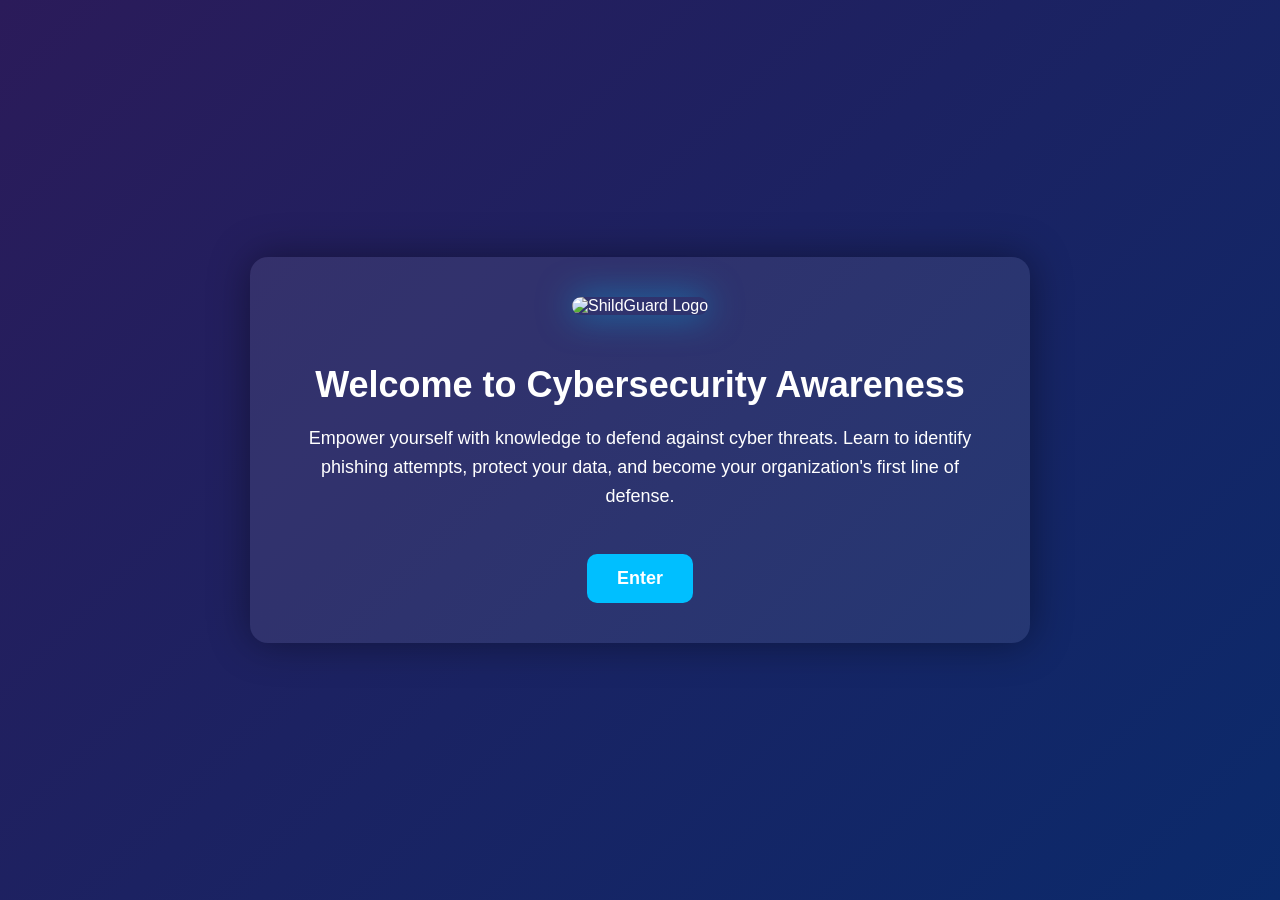
==== index.html @ 44a2501b "Add files via upload" ====
<!DOCTYPE html>
<html lang="en">
<head>
<meta charset="UTF-8">
<meta name="viewport" content="width=device-width, initial-scale=1.0">

<title>ShildGuard | Cybersecurity Awareness</title>

<style>
body{
  margin:0;
  min-height:100vh;
  font-family: Arial, sans-serif;
  background: linear-gradient(135deg, #2b1b5a, #0b2a6b);
  display:flex;
  justify-content:center;
  align-items:center;
  color:white;
}

.container{
  background: rgba(255,255,255,0.08);
  padding:40px;
  border-radius:18px;
  text-align:center;
  max-width:700px;
  width:90%;
  box-shadow:0 0 40px rgba(0,0,0,0.4);
}

.logo{
  width:100%;
  max-width:420px;
  margin-bottom:25px;
  border-radius:12px;
  box-shadow:0 0 35px rgba(0,200,255,0.5);
}

h1{
  font-size:36px;
  margin-bottom:15px;
}

p{
  font-size:18px;
  line-height:1.6;
}

.enter-btn{
  margin-top:25px;
  display:inline-block;
  padding:14px 30px;
  background:#00bfff;
  color:white;
  text-decoration:none;
  font-size:18px;
  border-radius:10px;
  font-weight:bold;
}

.enter-btn:hover{
  background:#33ccff;
}
</style>
</head>

<body>

<div class="container">

  <!-- LOGO IMAGE -->
  <img src="ShildGuard.png" class="logo" alt="ShildGuard Logo">

  <h1>Welcome to Cybersecurity Awareness</h1>

  <p>
    Empower yourself with knowledge to defend against cyber threats.
    Learn to identify phishing attempts, protect your data, and become your organization's first line of defense.
  </p>

  <a href="mission.html" class="enter-btn">Enter</a>

</div>

</body>
</html>
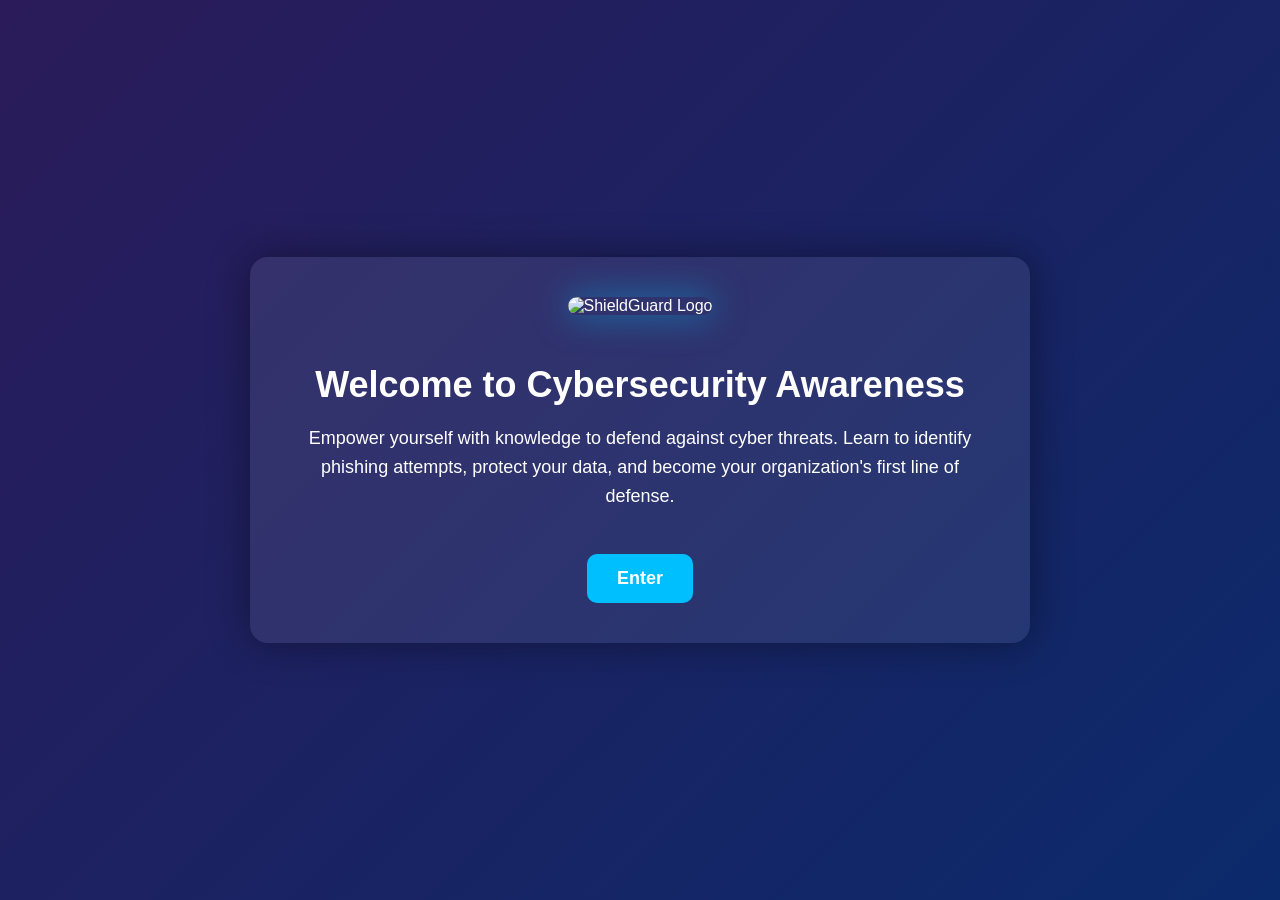
==== commit 8bbebe54: "Fix typo in title and image source" ====
--- a/index.html
+++ b/index.html
@@ -4,7 +4,7 @@
 <meta charset="UTF-8">
 <meta name="viewport" content="width=device-width, initial-scale=1.0">
 
-<title>ShildGuard | Cybersecurity Awareness</title>
+<title>ShieldGuard | Cybersecurity Awareness</title>
 
 <style>
 body{
@@ -69,7 +69,7 @@
 <div class="container">
 
   <!-- LOGO IMAGE -->
-  <img src="ShildGuard.png" class="logo" alt="ShildGuard Logo">
+  <img src="ShieldGuard.png" class="logo" alt="ShieldGuard Logo">
 
   <h1>Welcome to Cybersecurity Awareness</h1>
 
@@ -84,3 +84,4 @@
 
 </body>
 </html>
+
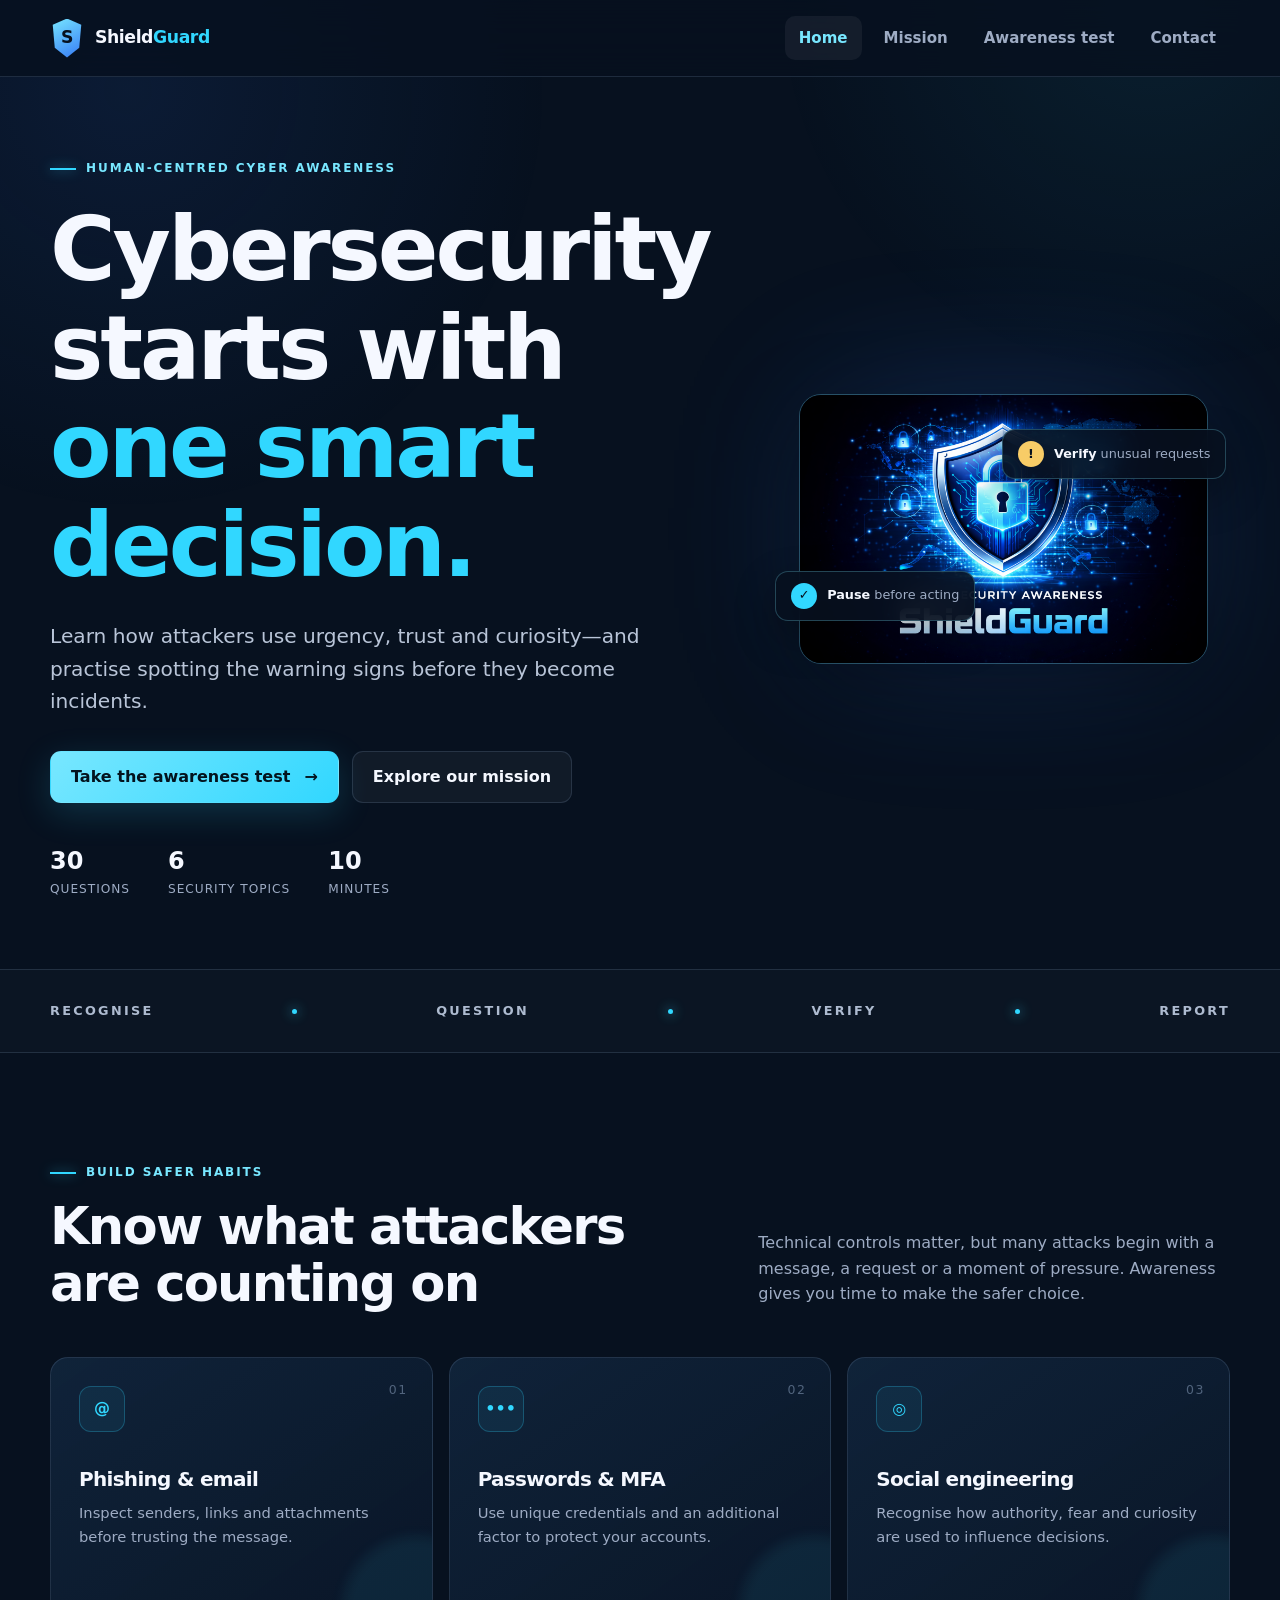
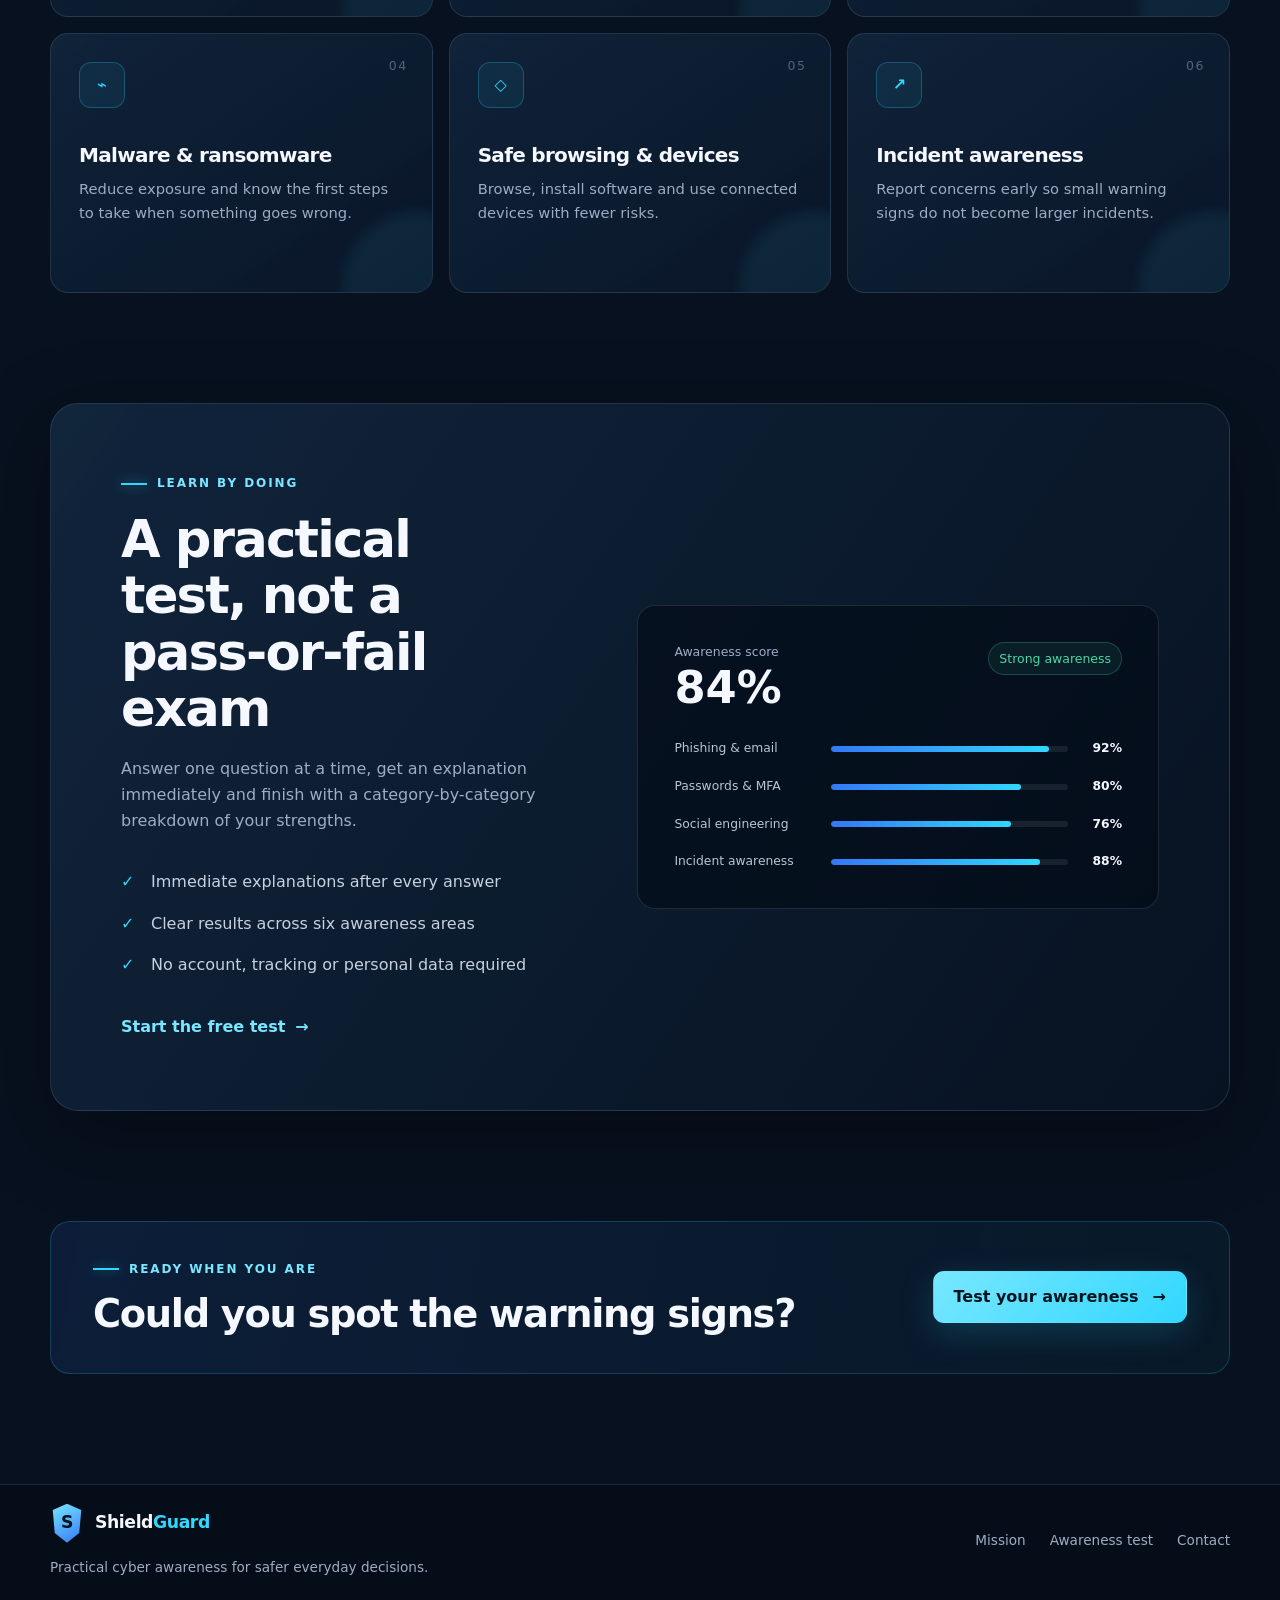
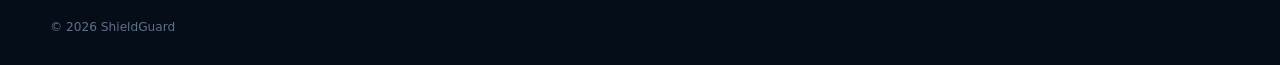
==== commit 3c89a0a2: "Place ShieldGuard 2.0 files in repository root Place ShieldGuard 2.0 files in repository root" ====
--- a/index.html
+++ b/index.html
@@ -1,87 +1,33 @@
-<!DOCTYPE html>
-<html lang="en">
-<head>
-<meta charset="UTF-8">
-<meta name="viewport" content="width=device-width, initial-scale=1.0">
-
-<title>ShieldGuard | Cybersecurity Awareness</title>
-
-<style>
-body{
-  margin:0;
-  min-height:100vh;
-  font-family: Arial, sans-serif;
-  background: linear-gradient(135deg, #2b1b5a, #0b2a6b);
-  display:flex;
-  justify-content:center;
-  align-items:center;
-  color:white;
-}
-
-.container{
-  background: rgba(255,255,255,0.08);
-  padding:40px;
-  border-radius:18px;
-  text-align:center;
-  max-width:700px;
-  width:90%;
-  box-shadow:0 0 40px rgba(0,0,0,0.4);
-}
-
-.logo{
-  width:100%;
-  max-width:420px;
-  margin-bottom:25px;
-  border-radius:12px;
-  box-shadow:0 0 35px rgba(0,200,255,0.5);
-}
-
-h1{
-  font-size:36px;
-  margin-bottom:15px;
-}
-
-p{
-  font-size:18px;
-  line-height:1.6;
-}
-
-.enter-btn{
-  margin-top:25px;
-  display:inline-block;
-  padding:14px 30px;
-  background:#00bfff;
-  color:white;
-  text-decoration:none;
-  font-size:18px;
-  border-radius:10px;
-  font-weight:bold;
-}
-
-.enter-btn:hover{
-  background:#33ccff;
-}
-</style>
-</head>
-
-<body>
-
-<div class="container">
-
-  <!-- LOGO IMAGE -->
-  <img src="ShieldGuard.png" class="logo" alt="ShieldGuard Logo">
-
-  <h1>Welcome to Cybersecurity Awareness</h1>
-
-  <p>
-    Empower yourself with knowledge to defend against cyber threats.
-    Learn to identify phishing attempts, protect your data, and become your organization's first line of defense.
-  </p>
-
-  <a href="mission.html" class="enter-btn">Enter</a>
-
-</div>
-
-</body>
-</html>
-
+<!doctype html>
+<html lang="en">
+<head>
+  <meta charset="utf-8"><meta name="viewport" content="width=device-width, initial-scale=1">
+  <meta name="description" content="ShieldGuard helps people recognise phishing, social engineering and everyday cyber threats through practical awareness training.">
+  <meta name="theme-color" content="#07111f"><title>ShieldGuard | Think before you click</title>
+  <link rel="stylesheet" href="styles.css"><script src="app.js" defer></script>
+</head>
+<body>
+  <a class="skip-link" href="#main-content">Skip to content</a>
+  <header class="site-header"><nav class="nav-shell" aria-label="Main navigation"><a class="brand" href="index.html" aria-label="ShieldGuard home"><span class="brand-mark" aria-hidden="true">S</span><span>Shield<span>Guard</span></span></a><button class="nav-toggle" type="button" aria-expanded="false" aria-controls="nav-links"><span class="sr-only">Open menu</span><span></span><span></span><span></span></button><div class="nav-links" id="nav-links"><a class="active" href="index.html">Home</a><a href="mission.html">Mission</a><a href="quiz.html">Awareness test</a><a href="contact.html">Contact</a></div></nav></header>
+  <main id="main-content">
+    <section class="hero section-shell">
+      <div class="hero-copy"><div class="eyebrow"><span></span> Human-centred cyber awareness</div><h1>Cybersecurity starts with <em>one smart decision.</em></h1><p class="lead">Learn how attackers use urgency, trust and curiosity—and practise spotting the warning signs before they become incidents.</p><div class="button-row"><a class="button button-primary" href="quiz.html">Take the awareness test <span aria-hidden="true">→</span></a><a class="button button-secondary" href="mission.html">Explore our mission</a></div><div class="hero-proof" aria-label="Quiz summary"><div><strong>30</strong><span>questions</span></div><div><strong>6</strong><span>security topics</span></div><div><strong>10</strong><span>minutes</span></div></div></div>
+      <div class="hero-visual" aria-label="ShieldGuard cybersecurity illustration"><div class="visual-glow"></div><img src="ShieldGuard.png" alt="Digital shield and padlock representing cyber security awareness"><div class="status-card status-card-one"><span class="status-icon">✓</span><span><strong>Pause</strong> before acting</span></div><div class="status-card status-card-two"><span class="status-icon">!</span><span><strong>Verify</strong> unusual requests</span></div></div>
+    </section>
+    <section class="signal-strip" aria-label="Core security behaviours"><div class="section-shell signal-grid"><span>Recognise</span><i></i><span>Question</span><i></i><span>Verify</span><i></i><span>Report</span></div></section>
+    <section class="section-shell content-section">
+      <div class="section-heading"><div><div class="eyebrow"><span></span> Build safer habits</div><h2>Know what attackers are counting on</h2></div><p>Technical controls matter, but many attacks begin with a message, a request or a moment of pressure. Awareness gives you time to make the safer choice.</p></div>
+      <div class="topic-grid">
+        <article class="topic-card"><span class="topic-number">01</span><div class="topic-icon" aria-hidden="true">@</div><h3>Phishing &amp; email</h3><p>Inspect senders, links and attachments before trusting the message.</p></article>
+        <article class="topic-card"><span class="topic-number">02</span><div class="topic-icon" aria-hidden="true">•••</div><h3>Passwords &amp; MFA</h3><p>Use unique credentials and an additional factor to protect your accounts.</p></article>
+        <article class="topic-card"><span class="topic-number">03</span><div class="topic-icon" aria-hidden="true">◎</div><h3>Social engineering</h3><p>Recognise how authority, fear and curiosity are used to influence decisions.</p></article>
+        <article class="topic-card"><span class="topic-number">04</span><div class="topic-icon" aria-hidden="true">⌁</div><h3>Malware &amp; ransomware</h3><p>Reduce exposure and know the first steps to take when something goes wrong.</p></article>
+        <article class="topic-card"><span class="topic-number">05</span><div class="topic-icon" aria-hidden="true">◇</div><h3>Safe browsing &amp; devices</h3><p>Browse, install software and use connected devices with fewer risks.</p></article>
+        <article class="topic-card"><span class="topic-number">06</span><div class="topic-icon" aria-hidden="true">↗</div><h3>Incident awareness</h3><p>Report concerns early so small warning signs do not become larger incidents.</p></article>
+      </div>
+    </section>
+    <section class="section-shell feature-panel"><div class="feature-copy"><div class="eyebrow"><span></span> Learn by doing</div><h2>A practical test, not a pass-or-fail exam</h2><p>Answer one question at a time, get an explanation immediately and finish with a category-by-category breakdown of your strengths.</p><ul class="check-list"><li>Immediate explanations after every answer</li><li>Clear results across six awareness areas</li><li>No account, tracking or personal data required</li></ul><a class="text-link" href="quiz.html">Start the free test <span aria-hidden="true">→</span></a></div><div class="mini-dashboard" aria-label="Example result dashboard"><div class="dashboard-top"><div><span>Awareness score</span><strong>84%</strong></div><span class="risk-badge">Strong awareness</span></div><div class="dashboard-row"><span>Phishing &amp; email</span><div><i style="width:92%"></i></div><strong>92%</strong></div><div class="dashboard-row"><span>Passwords &amp; MFA</span><div><i style="width:80%"></i></div><strong>80%</strong></div><div class="dashboard-row"><span>Social engineering</span><div><i style="width:76%"></i></div><strong>76%</strong></div><div class="dashboard-row"><span>Incident awareness</span><div><i style="width:88%"></i></div><strong>88%</strong></div></div></section>
+    <section class="section-shell final-cta"><div><div class="eyebrow"><span></span> Ready when you are</div><h2>Could you spot the warning signs?</h2></div><a class="button button-primary" href="quiz.html">Test your awareness <span aria-hidden="true">→</span></a></section>
+  </main>
+  <footer class="site-footer"><div class="section-shell footer-grid"><div><a class="brand" href="index.html"><span class="brand-mark">S</span><span>Shield<span>Guard</span></span></a><p>Practical cyber awareness for safer everyday decisions.</p></div><div class="footer-links"><a href="mission.html">Mission</a><a href="quiz.html">Awareness test</a><a href="contact.html">Contact</a></div><p class="copyright">© <span data-year></span> ShieldGuard</p></div></footer>
+</body></html>
--- a/styles.css
+++ b/styles.css
@@ -0,0 +1,12 @@
+:root{--ink:#f5f8ff;--muted:#9eacc4;--navy:#07111f;--navy2:#0a1729;--panel:#0f2035;--line:rgba(157,184,221,.16);--cyan:#31d7ff;--cyan2:#78e7ff;--blue:#3478f6;--green:#49d7a5;--red:#ff6b7a;--shadow:0 24px 80px rgba(0,0,0,.34);--radius:22px;--shell:1180px}
+*{box-sizing:border-box}html{scroll-behavior:smooth}body{margin:0;color:var(--ink);background:var(--navy);font-family:Inter,ui-sans-serif,system-ui,-apple-system,BlinkMacSystemFont,"Segoe UI",sans-serif;line-height:1.6}body:before{content:"";position:fixed;inset:0;pointer-events:none;background:radial-gradient(circle at 10% 10%,rgba(52,120,246,.1),transparent 30%),radial-gradient(circle at 90% 0%,rgba(49,215,255,.07),transparent 26%);z-index:-1}a{color:inherit}button,input,textarea,select{font:inherit}button,a{-webkit-tap-highlight-color:transparent}img{max-width:100%;display:block}h1,h2,h3,p{margin-top:0}h1,h2,h3{line-height:1.1;letter-spacing:-.035em}h1{font-size:clamp(3rem,7vw,6.25rem)}h2{font-size:clamp(2rem,4vw,3.5rem)}h3{font-size:1.25rem}em{color:var(--cyan);font-style:normal}.hidden{display:none!important}.sr-only{position:absolute;width:1px;height:1px;overflow:hidden;clip:rect(0,0,0,0);white-space:nowrap}.skip-link{position:fixed;top:10px;left:10px;z-index:100;padding:10px 14px;border-radius:8px;background:var(--cyan);color:var(--navy);transform:translateY(-150%)}.skip-link:focus{transform:translateY(0)}.section-shell,.nav-shell{width:min(calc(100% - 40px),var(--shell));margin-inline:auto}.content-section{padding-block:110px}
+.site-header{position:sticky;top:0;z-index:50;border-bottom:1px solid var(--line);background:rgba(7,17,31,.82);backdrop-filter:blur(18px)}.nav-shell{min-height:76px;display:flex;align-items:center;justify-content:space-between;gap:28px}.brand{display:inline-flex;align-items:center;gap:11px;font-weight:820;font-size:1.08rem;text-decoration:none;letter-spacing:-.025em}.brand>span:last-child>span{color:var(--cyan)}.brand-mark{width:34px;height:39px;display:grid;place-items:center;color:var(--navy);background:linear-gradient(150deg,var(--cyan2),var(--blue));clip-path:polygon(50% 0,92% 16%,86% 75%,50% 100%,14% 75%,8% 16%);font-weight:900}.nav-links{display:flex;align-items:center;gap:8px}.nav-links a{color:var(--muted);text-decoration:none;padding:10px 14px;border-radius:10px;font-size:.94rem;font-weight:650;transition:.2s ease}.nav-links a:hover,.nav-links a.active{color:var(--ink);background:rgba(255,255,255,.055)}.nav-links a.active{color:var(--cyan2)}.nav-toggle{display:none;width:44px;height:42px;padding:10px;border:1px solid var(--line);border-radius:10px;color:white;background:var(--panel)}.nav-toggle span:not(.sr-only){display:block;height:2px;margin:4px 0;border-radius:4px;background:currentColor}
+.hero{min-height:720px;padding-block:82px 70px;display:grid;grid-template-columns:1.05fr .95fr;align-items:center;gap:clamp(50px,7vw,100px)}.eyebrow{display:flex;align-items:center;gap:10px;color:var(--cyan2);font-size:.75rem;font-weight:800;letter-spacing:.16em;text-transform:uppercase}.eyebrow>span{width:26px;height:2px;background:var(--cyan);box-shadow:0 0 12px rgba(49,215,255,.6)}.hero h1{max-width:780px;margin:22px 0 26px}.lead{max-width:680px;color:#b9c5d8;font-size:clamp(1.05rem,1.8vw,1.26rem)}.button-row{display:flex;flex-wrap:wrap;gap:13px;margin-top:34px}.button{min-height:50px;display:inline-flex;align-items:center;justify-content:center;gap:14px;border:1px solid transparent;border-radius:11px;padding:12px 20px;text-decoration:none;font-weight:780;cursor:pointer;transition:transform .2s ease,background .2s ease,border-color .2s ease}.button:hover{transform:translateY(-2px)}.button-primary{color:#03131e;background:linear-gradient(135deg,var(--cyan2),var(--cyan));box-shadow:0 10px 34px rgba(49,215,255,.17)}.button-primary:hover{background:linear-gradient(135deg,#a0f1ff,#4adfff)}.button-secondary{color:var(--ink);background:rgba(255,255,255,.045);border-color:var(--line)}.button-secondary:hover{background:rgba(255,255,255,.085);border-color:rgba(120,231,255,.34)}.button:disabled{opacity:.38;cursor:not-allowed;transform:none}.hero-proof{display:flex;gap:38px;margin-top:46px}.hero-proof div{display:grid}.hero-proof strong{font-size:1.5rem;line-height:1}.hero-proof span{color:var(--muted);font-size:.76rem;margin-top:7px;text-transform:uppercase;letter-spacing:.08em}.hero-visual{position:relative;min-width:0}.hero-visual img{position:relative;z-index:2;aspect-ratio:1.52;object-fit:cover;border-radius:var(--radius);border:1px solid rgba(120,231,255,.28);box-shadow:var(--shadow)}.visual-glow{position:absolute;inset:5% 7%;background:var(--blue);filter:blur(80px);opacity:.28}.status-card{position:absolute;z-index:3;display:flex;align-items:center;gap:10px;padding:11px 15px;border:1px solid rgba(120,231,255,.25);border-radius:13px;background:rgba(7,17,31,.88);backdrop-filter:blur(12px);box-shadow:0 16px 40px rgba(0,0,0,.3);color:var(--muted);font-size:.8rem}.status-card strong{color:var(--ink)}.status-card-one{left:-24px;bottom:16%}.status-card-two{right:-18px;top:13%}.status-icon{width:26px;height:26px;display:grid;place-items:center;color:var(--navy);background:var(--cyan);border-radius:50%;font-weight:900}.status-card-two .status-icon{background:#f8cc67}
+.signal-strip{border-block:1px solid var(--line);background:rgba(255,255,255,.018)}.signal-grid{min-height:82px;display:flex;align-items:center;justify-content:space-between;gap:20px;color:#aebbd0;font-size:.8rem;font-weight:800;letter-spacing:.18em;text-transform:uppercase}.signal-grid i{width:5px;height:5px;border-radius:50%;background:var(--cyan);box-shadow:0 0 12px var(--cyan)}.section-heading{display:grid;grid-template-columns:1.15fr .85fr;align-items:end;gap:70px;margin-bottom:46px}.section-heading h2{max-width:690px;margin:16px 0 0}.section-heading>p{color:var(--muted);margin-bottom:4px}.topic-grid{display:grid;grid-template-columns:repeat(3,1fr);gap:16px}.topic-card{position:relative;min-height:260px;padding:28px;overflow:hidden;border:1px solid var(--line);border-radius:18px;background:linear-gradient(145deg,rgba(19,41,66,.76),rgba(10,23,41,.85));transition:transform .25s ease,border-color .25s ease}.topic-card:hover{transform:translateY(-4px);border-color:rgba(49,215,255,.32)}.topic-card:after{content:"";position:absolute;right:-60px;bottom:-70px;width:150px;height:150px;border-radius:50%;background:rgba(49,215,255,.08);filter:blur(6px)}.topic-number{position:absolute;top:22px;right:24px;color:#51647d;font-size:.78rem;letter-spacing:.12em}.topic-icon{width:46px;height:46px;display:grid;place-items:center;margin-bottom:36px;border:1px solid rgba(49,215,255,.25);border-radius:12px;background:rgba(49,215,255,.07);color:var(--cyan);font-weight:900}.topic-card h3{margin-bottom:11px}.topic-card p{color:var(--muted);font-size:.92rem;margin-bottom:0}.feature-panel{margin-bottom:110px;padding:clamp(34px,6vw,70px);display:grid;grid-template-columns:.9fr 1.1fr;gap:clamp(40px,7vw,90px);align-items:center;border:1px solid var(--line);border-radius:28px;background:linear-gradient(125deg,rgba(19,41,66,.82),rgba(8,19,34,.94));box-shadow:var(--shadow)}.feature-copy h2{margin:18px 0 20px}.feature-copy>p{color:var(--muted)}.check-list{list-style:none;padding:0;margin:28px 0}.check-list li{position:relative;padding:8px 0 8px 30px;color:#c7d1df}.check-list li:before{content:"✓";position:absolute;left:0;color:var(--cyan);font-weight:900}.text-link{display:inline-flex;gap:10px;color:var(--cyan2);text-decoration:none;font-weight:800}.text-link:hover{text-decoration:underline}.mini-dashboard{padding:clamp(22px,4vw,36px);border:1px solid rgba(255,255,255,.11);border-radius:18px;background:rgba(3,12,22,.58)}.dashboard-top{display:flex;justify-content:space-between;gap:20px;align-items:start;margin-bottom:28px}.dashboard-top div{display:grid}.dashboard-top span{color:var(--muted);font-size:.78rem}.dashboard-top strong{font-size:2.8rem;line-height:1;margin-top:5px}.risk-badge{padding:6px 10px;border:1px solid rgba(73,215,165,.25);border-radius:999px;color:var(--green)!important;background:rgba(73,215,165,.08)}.dashboard-row{display:grid;grid-template-columns:145px 1fr 42px;gap:12px;align-items:center;margin-top:18px;font-size:.77rem;color:#b8c5d6}.dashboard-row>div{height:6px;overflow:hidden;border-radius:10px;background:rgba(255,255,255,.08)}.dashboard-row i{display:block;height:100%;border-radius:inherit;background:linear-gradient(90deg,var(--blue),var(--cyan))}.dashboard-row strong{color:var(--ink);text-align:right}.final-cta{margin-block:0 110px;padding:38px 42px;display:flex;align-items:center;justify-content:space-between;gap:30px;border:1px solid rgba(49,215,255,.2);border-radius:20px;background:linear-gradient(100deg,rgba(52,120,246,.12),rgba(49,215,255,.045))}.final-cta h2{margin:14px 0 0;font-size:clamp(1.7rem,3vw,2.5rem)}
+.page-hero{padding-block:115px 86px;border-bottom:1px solid var(--line)}.page-hero h1{max-width:960px;margin:20px 0 24px;font-size:clamp(3rem,6.5vw,5.6rem)}.compact-hero{padding-bottom:60px;border-bottom:0}.story-grid{padding-block:90px;display:grid;grid-template-columns:1.35fr .65fr;gap:20px}.story-card,.quote-card{padding:clamp(30px,5vw,58px);border:1px solid var(--line);border-radius:22px;background:var(--navy2)}.section-label{color:var(--cyan);font-size:.76rem;font-weight:800;letter-spacing:.14em;text-transform:uppercase}.story-card h2{margin:20px 0 28px;font-size:clamp(2rem,4vw,3.3rem)}.story-card p,.research-panel p{color:var(--muted);font-size:1.02rem}.quote-card{display:flex;flex-direction:column;justify-content:center;background:linear-gradient(155deg,rgba(52,120,246,.18),rgba(49,215,255,.05))}.quote-mark{color:var(--cyan);font-family:Georgia,serif;font-size:6rem;line-height:.65}.quote-card blockquote{margin:24px 0;font-size:clamp(1.25rem,2.4vw,1.7rem);font-weight:720;line-height:1.35}.quote-card p{color:var(--muted);margin-bottom:0}.principle-grid{display:grid;grid-template-columns:repeat(3,1fr);gap:18px}.principle-grid article{padding:32px;border-top:2px solid var(--cyan);background:rgba(255,255,255,.025)}.principle-grid span{color:var(--cyan);font-size:.78rem;letter-spacing:.12em}.principle-grid h3{margin:34px 0 12px}.principle-grid p{color:var(--muted);margin-bottom:0}.research-panel{margin-bottom:110px;padding:clamp(34px,6vw,70px);display:grid;grid-template-columns:.8fr 1.2fr;gap:clamp(40px,7vw,100px);border:1px solid var(--line);border-radius:24px;background:linear-gradient(135deg,rgba(19,41,66,.68),rgba(7,17,31,.9))}.research-panel h2{margin-top:18px}
+.contact-layout{padding-bottom:110px;display:grid;grid-template-columns:.8fr 1.2fr;gap:clamp(45px,8vw,110px)}.contact-info h2{margin:18px 0}.contact-info>p{color:var(--muted)}.contact-email{display:flex;align-items:center;gap:14px;margin:32px 0;text-decoration:none}.contact-email>span{width:46px;height:46px;display:grid;place-items:center;border-radius:12px;color:var(--navy);background:var(--cyan);font-weight:900}.contact-email div{display:grid}.contact-email small{color:var(--muted)}.contact-email strong{overflow-wrap:anywhere}.privacy-note{margin-top:46px;padding:20px;border:1px solid var(--line);border-radius:14px;background:rgba(255,255,255,.025)}.privacy-note p{color:var(--muted);font-size:.85rem;margin:5px 0 0}.contact-form{padding:clamp(24px,4vw,42px);border:1px solid var(--line);border-radius:22px;background:var(--navy2);box-shadow:var(--shadow)}.field-row{display:grid;grid-template-columns:1fr 1fr;gap:16px}.field{margin-bottom:20px}.field label{display:block;margin-bottom:7px;color:#cbd6e6;font-size:.84rem;font-weight:700}.field label span{color:var(--cyan)}.field input,.field textarea,.field select{width:100%;border:1px solid var(--line);border-radius:11px;padding:13px 14px;color:var(--ink);background:rgba(255,255,255,.035);outline:none}.field textarea{min-height:150px;resize:vertical}.field input:focus,.field textarea:focus,.field select:focus{border-color:var(--cyan);box-shadow:0 0 0 3px rgba(49,215,255,.1)}.field option{color:#111}.form-submit{width:100%}.form-status{min-height:24px;margin:12px 0 0;color:var(--cyan2);text-align:center;font-size:.85rem}
+.quiz-main{min-height:75vh}.quiz-shell{width:min(calc(100% - 40px),920px);margin:76px auto 110px}.quiz-intro{max-width:780px;margin:0 auto;padding:clamp(30px,6vw,64px);text-align:center;border:1px solid var(--line);border-radius:26px;background:linear-gradient(145deg,rgba(19,41,66,.8),rgba(8,19,34,.96));box-shadow:var(--shadow)}.quiz-intro .eyebrow{justify-content:center}.quiz-intro h1{margin:22px 0;font-size:clamp(2.5rem,6vw,4.6rem)}.quiz-intro>p{color:var(--muted);font-size:1.04rem}.quiz-facts{display:grid;grid-template-columns:repeat(3,1fr);margin:34px 0;border-block:1px solid var(--line)}.quiz-facts div{display:grid;padding:20px 10px}.quiz-facts div+div{border-left:1px solid var(--line)}.quiz-facts strong{font-size:1.5rem}.quiz-facts span{color:var(--muted);font-size:.75rem;text-transform:uppercase;letter-spacing:.09em}.intro-note{display:flex;gap:12px;margin-bottom:28px;padding:14px 16px;text-align:left;border-radius:12px;background:rgba(49,215,255,.055);color:var(--muted);font-size:.82rem}.intro-note>span{flex:0 0 auto;width:23px;height:23px;display:grid;place-items:center;border:1px solid rgba(49,215,255,.35);border-radius:50%;color:var(--cyan);font-weight:900}.intro-note p{margin:0}.quiz-progress-head{display:flex;align-items:end;justify-content:space-between;gap:20px;margin-bottom:12px}.quiz-progress-head div{display:grid}.quiz-progress-head span{color:var(--cyan);font-size:.75rem;font-weight:800;text-transform:uppercase;letter-spacing:.09em}.quiz-progress-head strong{margin-top:3px;font-size:.9rem}.progress-track{height:7px;margin-bottom:26px;overflow:hidden;border-radius:10px;background:rgba(255,255,255,.075)}.progress-track span{display:block;height:100%;width:3%;border-radius:inherit;background:linear-gradient(90deg,var(--blue),var(--cyan));transition:width .3s ease}.question-card{min-height:500px;padding:clamp(26px,5vw,50px);border:1px solid var(--line);border-radius:22px;background:var(--navy2);box-shadow:var(--shadow)}.question-number{color:#63738a;font-size:.76rem;font-weight:800;letter-spacing:.12em;text-transform:uppercase}.question-card h2{max-width:750px;margin:14px 0 34px;font-size:clamp(1.6rem,3.6vw,2.4rem)}.answer-list{display:grid;gap:11px}.answer-option{width:100%;display:grid;grid-template-columns:38px 1fr 22px;align-items:center;gap:14px;padding:13px 16px;color:#dfe8f4;text-align:left;border:1px solid var(--line);border-radius:13px;background:rgba(255,255,255,.025);cursor:pointer;transition:.18s ease}.answer-option:hover:not(:disabled),.answer-option.selected{border-color:rgba(49,215,255,.5);background:rgba(49,215,255,.07)}.answer-option:disabled{opacity:1;cursor:default}.answer-letter{width:32px;height:32px;display:grid;place-items:center;border:1px solid var(--line);border-radius:9px;color:var(--muted);font-weight:800}.answer-option.selected .answer-letter{border-color:var(--cyan);color:var(--navy);background:var(--cyan)}.answer-option.correct{border-color:rgba(73,215,165,.6);background:rgba(73,215,165,.08)}.answer-option.correct .answer-letter{border-color:var(--green);color:var(--navy);background:var(--green)}.answer-option.incorrect{border-color:rgba(255,107,122,.55);background:rgba(255,107,122,.07)}.answer-option.incorrect .answer-letter{border-color:var(--red);color:white;background:rgba(255,107,122,.5)}.answer-option.correct i:before{content:"✓";color:var(--green);font-style:normal;font-weight:900}.answer-option.incorrect i:before{content:"×";color:var(--red);font-style:normal;font-weight:900;font-size:1.25rem}.answer-feedback{margin-top:24px;padding:18px 20px;border-left:3px solid var(--green);border-radius:0 12px 12px 0;background:rgba(73,215,165,.06)}.answer-feedback.is-incorrect{border-color:#f8cc67;background:rgba(248,204,103,.06)}.answer-feedback p{color:var(--muted);margin:5px 0 0;font-size:.9rem}.quiz-controls{display:flex;justify-content:space-between;gap:14px;margin-top:20px}.quiz-controls .button:last-child{margin-left:auto}.results-view{display:grid;gap:20px}.results-head{padding:clamp(30px,5vw,54px);display:grid;grid-template-columns:auto 1fr;align-items:center;gap:38px;border:1px solid var(--line);border-radius:22px;background:linear-gradient(145deg,rgba(19,41,66,.8),rgba(8,19,34,.96))}.results-head h1{margin:14px 0 12px;font-size:clamp(2.1rem,5vw,4rem)}.results-head p{color:var(--muted);margin-bottom:0}.score-ring{width:152px;height:152px;display:grid;place-items:center;border-radius:50%;background:conic-gradient(var(--cyan) var(--score),rgba(255,255,255,.08) 0)}.score-ring:before{content:"";width:124px;height:124px;grid-area:1/1;border-radius:50%;background:var(--navy2)}.score-ring div{z-index:1;grid-area:1/1;display:grid;text-align:center}.score-ring strong{font-size:2.25rem;line-height:1}.score-ring span{color:var(--muted);font-size:.78rem}.results-card{padding:clamp(26px,5vw,46px);border:1px solid var(--line);border-radius:22px;background:var(--navy2)}.results-title{display:flex;justify-content:space-between;gap:20px;align-items:center;margin-bottom:30px}.results-title h2{margin:0;font-size:1.5rem}.results-title>span{color:var(--cyan);font-size:.75rem;text-transform:uppercase;letter-spacing:.1em}.result-row{display:grid;grid-template-columns:210px 1fr 48px;align-items:center;gap:18px;padding:12px 0;border-top:1px solid var(--line)}.result-row>div:first-child{display:grid}.result-row small{color:var(--muted)}.result-meter{height:7px;overflow:hidden;border-radius:10px;background:rgba(255,255,255,.08)}.result-meter i{display:block;height:100%;border-radius:inherit;background:linear-gradient(90deg,var(--blue),var(--cyan))}.result-row>strong{text-align:right}.review-panel{border:1px solid var(--line);border-radius:16px;background:var(--navy2);overflow:hidden}.review-panel summary{padding:20px 24px;cursor:pointer;font-weight:800}.review-panel>div{padding:0 24px 24px}.review-panel article{padding:20px 0;border-top:1px solid var(--line);display:grid}.review-panel article span{color:var(--cyan);font-size:.72rem;text-transform:uppercase;letter-spacing:.08em}.review-panel article strong{margin:5px 0}.review-panel article p{color:var(--muted);margin:0;font-size:.88rem}.perfect-note{padding:20px;border:1px solid rgba(73,215,165,.3);border-radius:14px;color:var(--green);background:rgba(73,215,165,.06)}.result-actions{display:flex;justify-content:center;gap:12px}
+.site-footer{border-top:1px solid var(--line);background:#050d18}.footer-grid{min-height:180px;display:grid;grid-template-columns:1fr auto;gap:30px;align-items:center}.footer-grid>div:first-child p{color:var(--muted);margin:14px 0 0;font-size:.85rem}.footer-links{display:flex;gap:24px}.footer-links a{color:var(--muted);text-decoration:none;font-size:.85rem}.footer-links a:hover{color:var(--cyan)}.copyright{grid-column:1/-1;margin:-36px 0 0;color:#607087;font-size:.76rem}
+@media(max-width:900px){.hero{grid-template-columns:1fr;padding-top:64px}.hero-copy{text-align:center}.hero-copy .eyebrow,.button-row,.hero-proof{justify-content:center}.hero-copy .lead{margin-inline:auto}.hero-visual{width:min(680px,94%);margin-inline:auto}.section-heading,.feature-panel,.research-panel,.contact-layout{grid-template-columns:1fr}.topic-grid{grid-template-columns:repeat(2,1fr)}.story-grid{grid-template-columns:1fr}.section-heading{gap:24px}}
+@media(max-width:680px){.section-shell,.nav-shell,.quiz-shell{width:min(calc(100% - 28px),var(--shell))}.nav-toggle{display:block}.nav-links{position:absolute;top:68px;left:14px;right:14px;display:none;padding:10px;border:1px solid var(--line);border-radius:14px;background:#0b1829;box-shadow:var(--shadow)}.nav-links.open{display:grid}.nav-links a{padding:12px 14px}.hero{min-height:auto;padding-block:60px}.hero h1{font-size:clamp(2.7rem,14vw,4.2rem)}.hero-proof{gap:22px}.hero-proof span{font-size:.64rem}.status-card{display:none}.signal-grid{min-height:70px;gap:9px;font-size:.62rem;letter-spacing:.08em}.topic-grid,.principle-grid{grid-template-columns:1fr}.content-section{padding-block:76px}.feature-panel,.research-panel{margin-bottom:76px}.dashboard-row{grid-template-columns:120px 1fr 38px;gap:8px;font-size:.68rem}.final-cta{flex-direction:column;align-items:flex-start;margin-bottom:76px;padding:30px}.page-hero{padding-block:76px 58px}.story-grid{padding-block:65px}.field-row{grid-template-columns:1fr;gap:0}.quiz-shell{margin-top:42px}.quiz-intro{padding:28px 20px}.quiz-facts strong{font-size:1.25rem}.quiz-facts span{font-size:.63rem}.question-card{min-height:0;padding:24px 18px}.answer-option{grid-template-columns:34px 1fr 18px;padding:12px}.quiz-controls{display:grid;grid-template-columns:1fr 1fr}.quiz-controls .button:last-child{margin-left:0}.results-head{grid-template-columns:1fr;text-align:center}.results-head .eyebrow{justify-content:center}.score-ring{margin-inline:auto}.result-row{grid-template-columns:1fr 42px;gap:10px}.result-meter{grid-row:2;grid-column:1/-1}.result-actions{flex-direction:column}.footer-grid{grid-template-columns:1fr;padding-block:46px}.footer-links{flex-wrap:wrap}.copyright{grid-column:auto;margin:0}}
+@media(prefers-reduced-motion:reduce){*,*:before,*:after{scroll-behavior:auto!important;transition-duration:.01ms!important}}
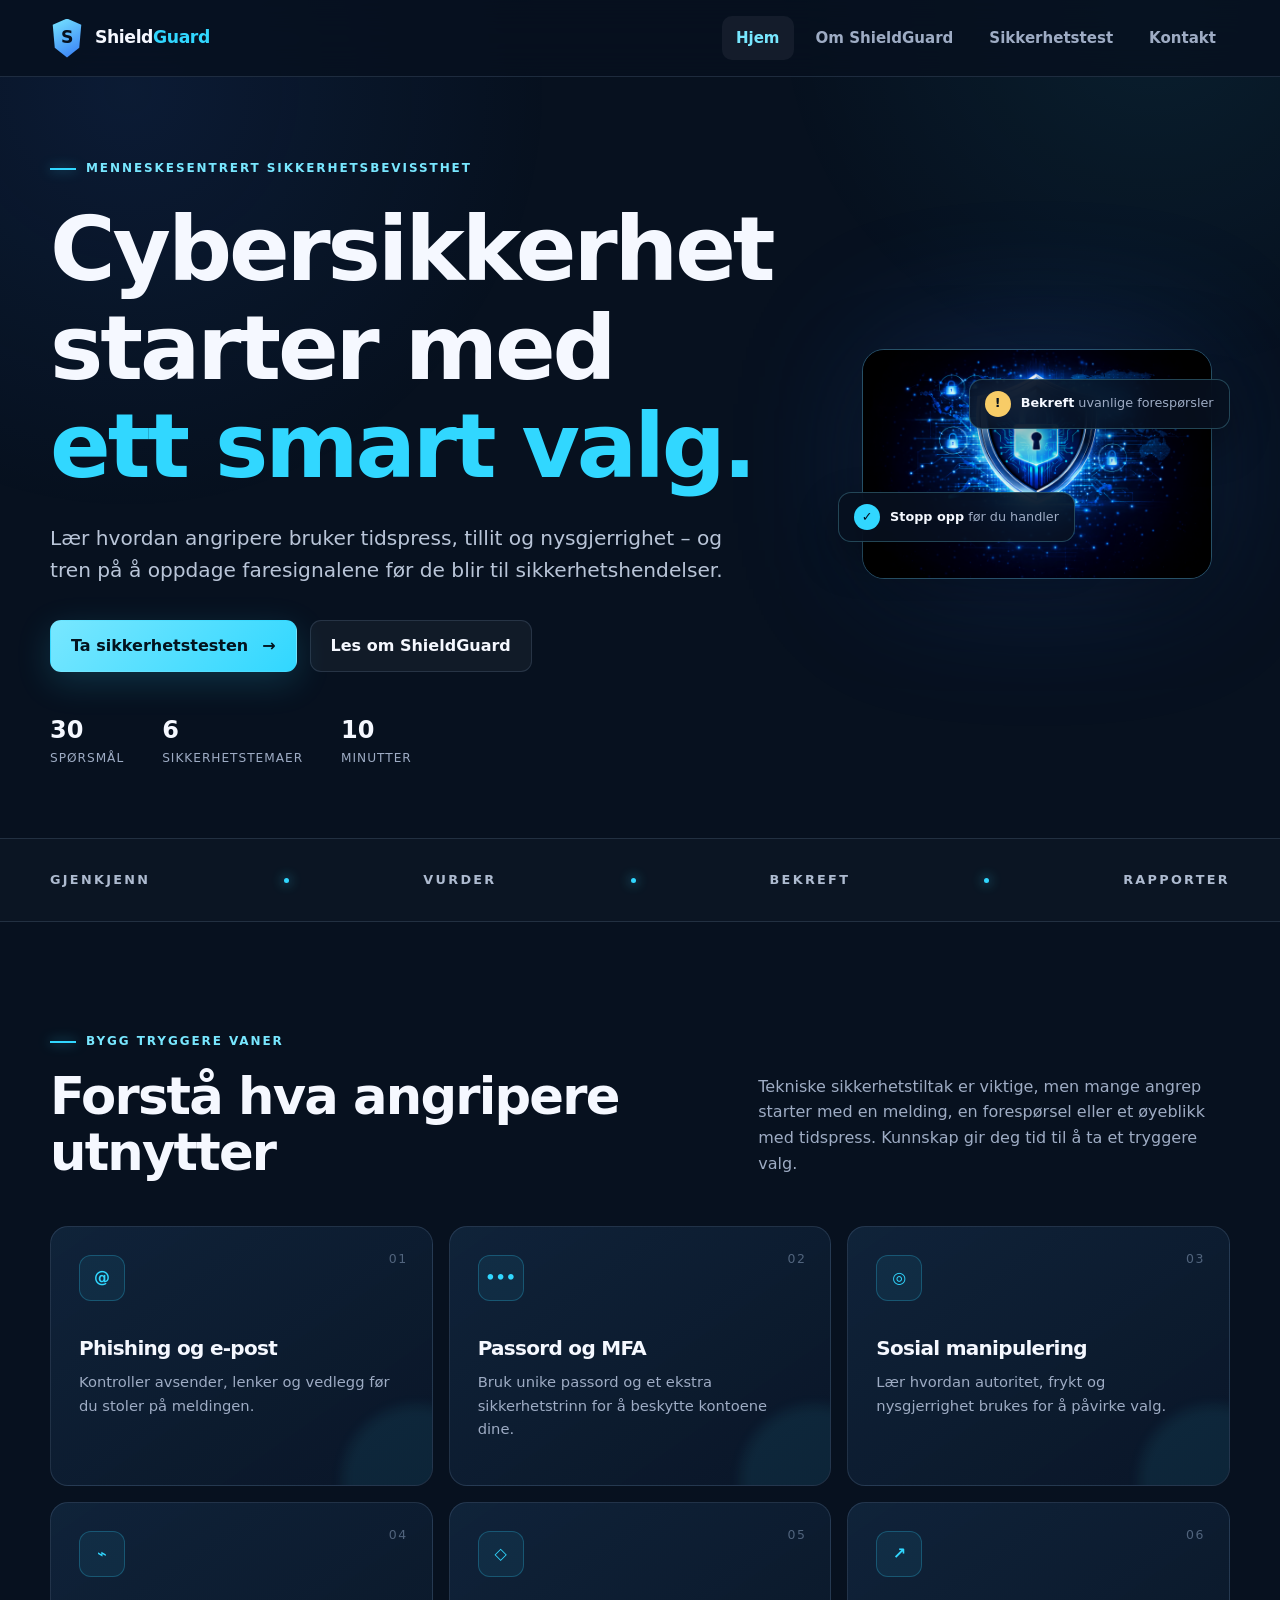
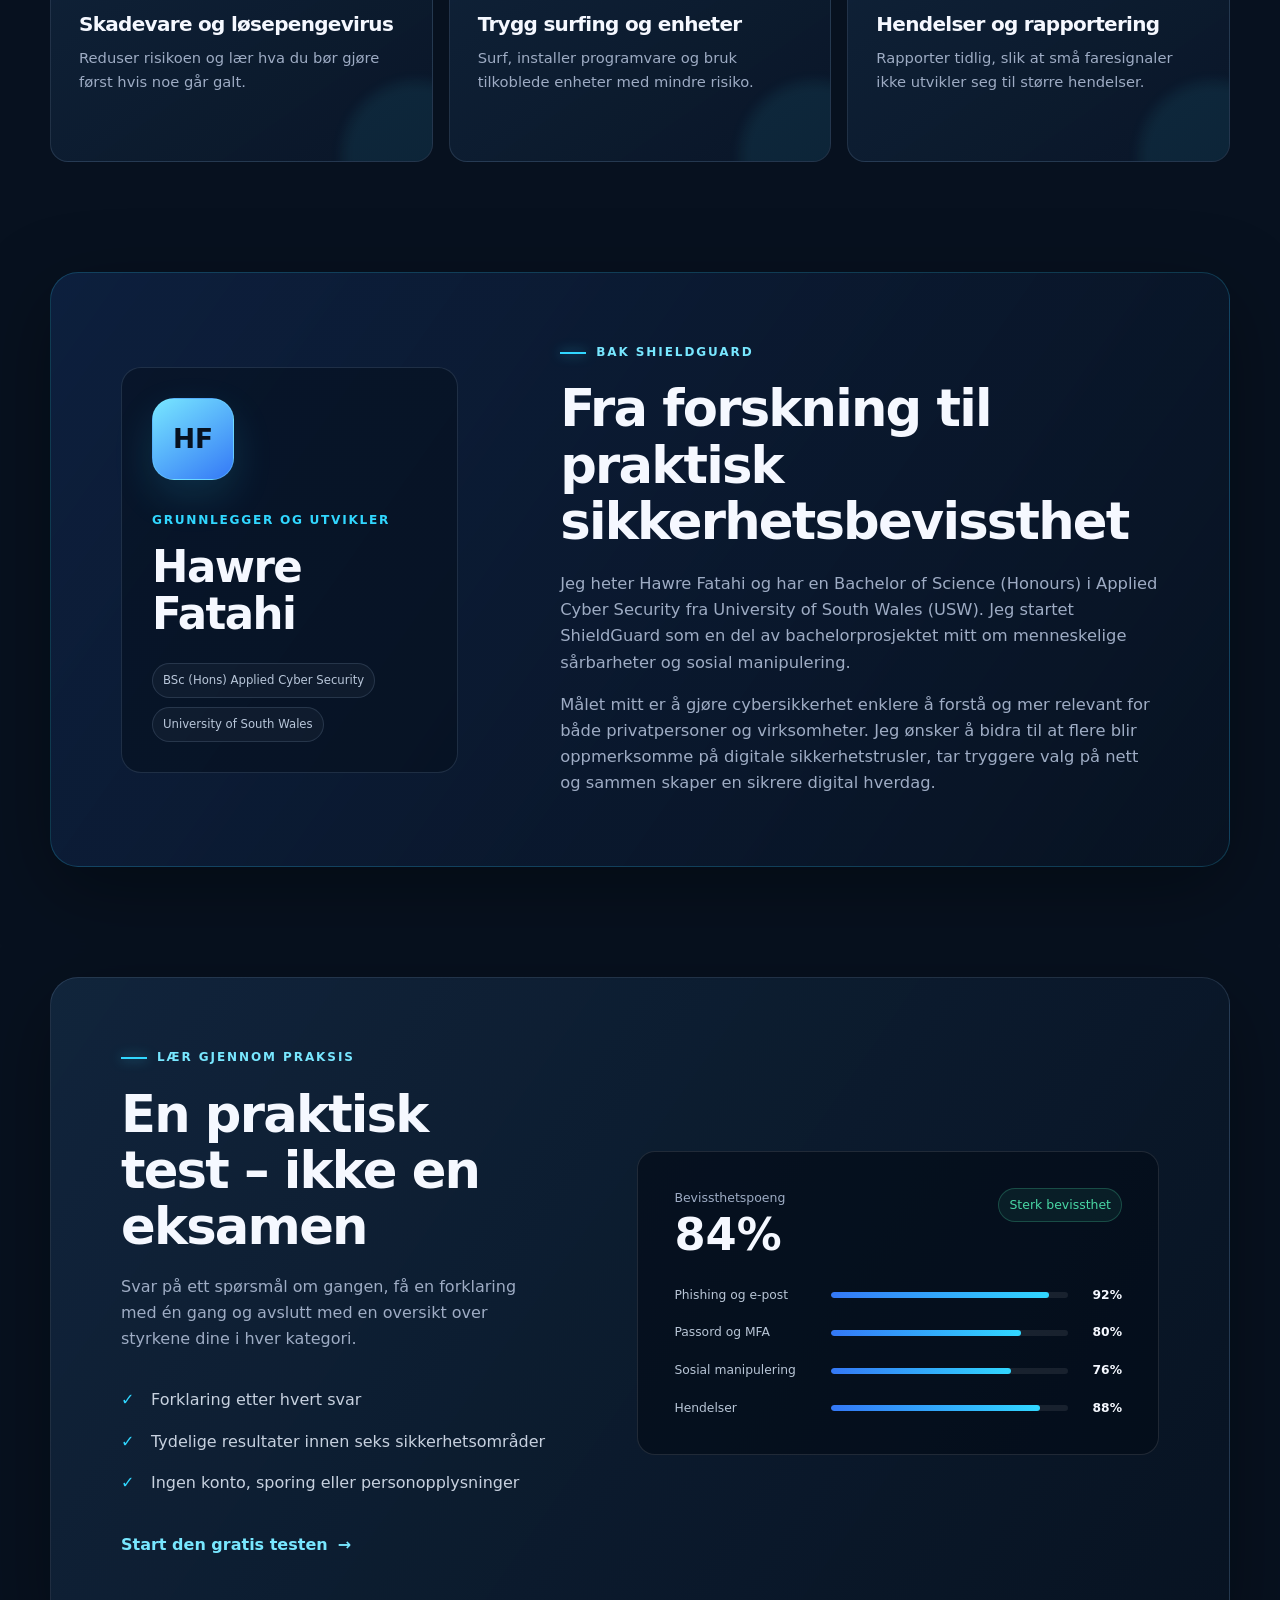
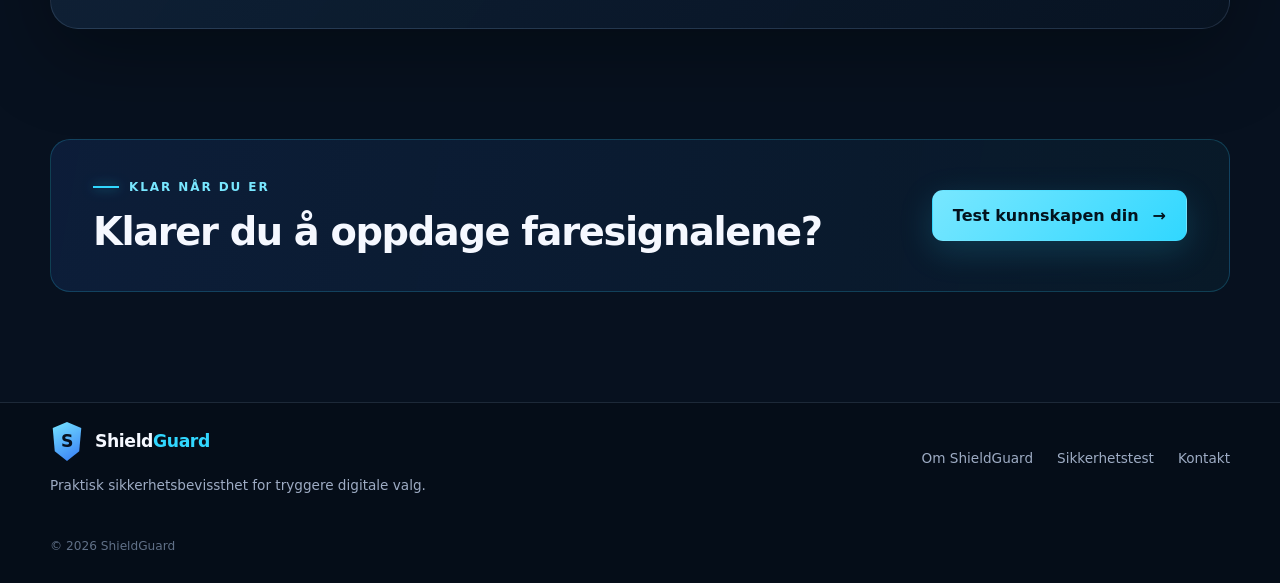
==== commit c2a21b67: "Add files via upload norsk versjonn" ====
--- a/index.html
+++ b/index.html
@@ -1,33 +1,37 @@
 <!doctype html>
-<html lang="en">
+<html lang="no">
 <head>
   <meta charset="utf-8"><meta name="viewport" content="width=device-width, initial-scale=1">
-  <meta name="description" content="ShieldGuard helps people recognise phishing, social engineering and everyday cyber threats through practical awareness training.">
-  <meta name="theme-color" content="#07111f"><title>ShieldGuard | Think before you click</title>
+  <meta name="description" content="ShieldGuard hjelper mennesker med å gjenkjenne phishing, sosial manipulering og digitale sikkerhetstrusler gjennom praktisk opplæring.">
+  <meta name="theme-color" content="#07111f"><title>ShieldGuard | Tenk før du klikker</title>
   <link rel="stylesheet" href="styles.css"><script src="app.js" defer></script>
 </head>
 <body>
-  <a class="skip-link" href="#main-content">Skip to content</a>
-  <header class="site-header"><nav class="nav-shell" aria-label="Main navigation"><a class="brand" href="index.html" aria-label="ShieldGuard home"><span class="brand-mark" aria-hidden="true">S</span><span>Shield<span>Guard</span></span></a><button class="nav-toggle" type="button" aria-expanded="false" aria-controls="nav-links"><span class="sr-only">Open menu</span><span></span><span></span><span></span></button><div class="nav-links" id="nav-links"><a class="active" href="index.html">Home</a><a href="mission.html">Mission</a><a href="quiz.html">Awareness test</a><a href="contact.html">Contact</a></div></nav></header>
+  <a class="skip-link" href="#main-content">Hopp til innholdet</a>
+  <header class="site-header"><nav class="nav-shell" aria-label="Hovedmeny"><a class="brand" href="index.html" aria-label="ShieldGuard forside"><span class="brand-mark" aria-hidden="true">S</span><span>Shield<span>Guard</span></span></a><button class="nav-toggle" type="button" aria-expanded="false" aria-controls="nav-links"><span class="sr-only">Åpne menyen</span><span></span><span></span><span></span></button><div class="nav-links" id="nav-links"><a class="active" href="index.html">Hjem</a><a href="mission.html">Om ShieldGuard</a><a href="quiz.html">Sikkerhetstest</a><a href="contact.html">Kontakt</a></div></nav></header>
   <main id="main-content">
     <section class="hero section-shell">
-      <div class="hero-copy"><div class="eyebrow"><span></span> Human-centred cyber awareness</div><h1>Cybersecurity starts with <em>one smart decision.</em></h1><p class="lead">Learn how attackers use urgency, trust and curiosity—and practise spotting the warning signs before they become incidents.</p><div class="button-row"><a class="button button-primary" href="quiz.html">Take the awareness test <span aria-hidden="true">→</span></a><a class="button button-secondary" href="mission.html">Explore our mission</a></div><div class="hero-proof" aria-label="Quiz summary"><div><strong>30</strong><span>questions</span></div><div><strong>6</strong><span>security topics</span></div><div><strong>10</strong><span>minutes</span></div></div></div>
-      <div class="hero-visual" aria-label="ShieldGuard cybersecurity illustration"><div class="visual-glow"></div><img src="ShieldGuard.png" alt="Digital shield and padlock representing cyber security awareness"><div class="status-card status-card-one"><span class="status-icon">✓</span><span><strong>Pause</strong> before acting</span></div><div class="status-card status-card-two"><span class="status-icon">!</span><span><strong>Verify</strong> unusual requests</span></div></div>
+      <div class="hero-copy"><div class="eyebrow"><span></span> Menneskesentrert sikkerhetsbevissthet</div><h1>Cybersikkerhet starter med <em>ett smart valg.</em></h1><p class="lead">Lær hvordan angripere bruker tidspress, tillit og nysgjerrighet – og tren på å oppdage faresignalene før de blir til sikkerhetshendelser.</p><div class="button-row"><a class="button button-primary" href="quiz.html">Ta sikkerhetstesten <span aria-hidden="true">→</span></a><a class="button button-secondary" href="mission.html">Les om ShieldGuard</a></div><div class="hero-proof" aria-label="Informasjon om testen"><div><strong>30</strong><span>spørsmål</span></div><div><strong>6</strong><span>sikkerhetstemaer</span></div><div><strong>10</strong><span>minutter</span></div></div></div>
+      <div class="hero-visual" aria-label="Illustrasjon av cybersikkerhet"><div class="visual-glow"></div><img src="ShieldGuard-no.png" alt="Digitalt skjold og hengelås som symboliserer sikkerhet på internett"><div class="status-card status-card-one"><span class="status-icon">✓</span><span><strong>Stopp opp</strong> før du handler</span></div><div class="status-card status-card-two"><span class="status-icon">!</span><span><strong>Bekreft</strong> uvanlige forespørsler</span></div></div>
     </section>
-    <section class="signal-strip" aria-label="Core security behaviours"><div class="section-shell signal-grid"><span>Recognise</span><i></i><span>Question</span><i></i><span>Verify</span><i></i><span>Report</span></div></section>
+    <section class="signal-strip" aria-label="Viktige sikkerhetsvaner"><div class="section-shell signal-grid"><span>Gjenkjenn</span><i></i><span>Vurder</span><i></i><span>Bekreft</span><i></i><span>Rapporter</span></div></section>
     <section class="section-shell content-section">
-      <div class="section-heading"><div><div class="eyebrow"><span></span> Build safer habits</div><h2>Know what attackers are counting on</h2></div><p>Technical controls matter, but many attacks begin with a message, a request or a moment of pressure. Awareness gives you time to make the safer choice.</p></div>
+      <div class="section-heading"><div><div class="eyebrow"><span></span> Bygg tryggere vaner</div><h2>Forstå hva angripere utnytter</h2></div><p>Tekniske sikkerhetstiltak er viktige, men mange angrep starter med en melding, en forespørsel eller et øyeblikk med tidspress. Kunnskap gir deg tid til å ta et tryggere valg.</p></div>
       <div class="topic-grid">
-        <article class="topic-card"><span class="topic-number">01</span><div class="topic-icon" aria-hidden="true">@</div><h3>Phishing &amp; email</h3><p>Inspect senders, links and attachments before trusting the message.</p></article>
-        <article class="topic-card"><span class="topic-number">02</span><div class="topic-icon" aria-hidden="true">•••</div><h3>Passwords &amp; MFA</h3><p>Use unique credentials and an additional factor to protect your accounts.</p></article>
-        <article class="topic-card"><span class="topic-number">03</span><div class="topic-icon" aria-hidden="true">◎</div><h3>Social engineering</h3><p>Recognise how authority, fear and curiosity are used to influence decisions.</p></article>
-        <article class="topic-card"><span class="topic-number">04</span><div class="topic-icon" aria-hidden="true">⌁</div><h3>Malware &amp; ransomware</h3><p>Reduce exposure and know the first steps to take when something goes wrong.</p></article>
-        <article class="topic-card"><span class="topic-number">05</span><div class="topic-icon" aria-hidden="true">◇</div><h3>Safe browsing &amp; devices</h3><p>Browse, install software and use connected devices with fewer risks.</p></article>
-        <article class="topic-card"><span class="topic-number">06</span><div class="topic-icon" aria-hidden="true">↗</div><h3>Incident awareness</h3><p>Report concerns early so small warning signs do not become larger incidents.</p></article>
+        <article class="topic-card"><span class="topic-number">01</span><div class="topic-icon" aria-hidden="true">@</div><h3>Phishing og e-post</h3><p>Kontroller avsender, lenker og vedlegg før du stoler på meldingen.</p></article>
+        <article class="topic-card"><span class="topic-number">02</span><div class="topic-icon" aria-hidden="true">•••</div><h3>Passord og MFA</h3><p>Bruk unike passord og et ekstra sikkerhetstrinn for å beskytte kontoene dine.</p></article>
+        <article class="topic-card"><span class="topic-number">03</span><div class="topic-icon" aria-hidden="true">◎</div><h3>Sosial manipulering</h3><p>Lær hvordan autoritet, frykt og nysgjerrighet brukes for å påvirke valg.</p></article>
+        <article class="topic-card"><span class="topic-number">04</span><div class="topic-icon" aria-hidden="true">⌁</div><h3>Skadevare og løsepengevirus</h3><p>Reduser risikoen og lær hva du bør gjøre først hvis noe går galt.</p></article>
+        <article class="topic-card"><span class="topic-number">05</span><div class="topic-icon" aria-hidden="true">◇</div><h3>Trygg surfing og enheter</h3><p>Surf, installer programvare og bruk tilkoblede enheter med mindre risiko.</p></article>
+        <article class="topic-card"><span class="topic-number">06</span><div class="topic-icon" aria-hidden="true">↗</div><h3>Hendelser og rapportering</h3><p>Rapporter tidlig, slik at små faresignaler ikke utvikler seg til større hendelser.</p></article>
       </div>
     </section>
-    <section class="section-shell feature-panel"><div class="feature-copy"><div class="eyebrow"><span></span> Learn by doing</div><h2>A practical test, not a pass-or-fail exam</h2><p>Answer one question at a time, get an explanation immediately and finish with a category-by-category breakdown of your strengths.</p><ul class="check-list"><li>Immediate explanations after every answer</li><li>Clear results across six awareness areas</li><li>No account, tracking or personal data required</li></ul><a class="text-link" href="quiz.html">Start the free test <span aria-hidden="true">→</span></a></div><div class="mini-dashboard" aria-label="Example result dashboard"><div class="dashboard-top"><div><span>Awareness score</span><strong>84%</strong></div><span class="risk-badge">Strong awareness</span></div><div class="dashboard-row"><span>Phishing &amp; email</span><div><i style="width:92%"></i></div><strong>92%</strong></div><div class="dashboard-row"><span>Passwords &amp; MFA</span><div><i style="width:80%"></i></div><strong>80%</strong></div><div class="dashboard-row"><span>Social engineering</span><div><i style="width:76%"></i></div><strong>76%</strong></div><div class="dashboard-row"><span>Incident awareness</span><div><i style="width:88%"></i></div><strong>88%</strong></div></div></section>
-    <section class="section-shell final-cta"><div><div class="eyebrow"><span></span> Ready when you are</div><h2>Could you spot the warning signs?</h2></div><a class="button button-primary" href="quiz.html">Test your awareness <span aria-hidden="true">→</span></a></section>
+    <section class="section-shell founder-panel">
+      <div class="founder-identity"><div class="founder-avatar" aria-hidden="true">HF</div><span class="section-label">Grunnlegger og utvikler</span><h2>Hawre Fatahi</h2><div class="credential-list"><span>BSc (Hons) Applied Cyber Security</span><span>University of South Wales</span></div></div>
+      <div class="founder-copy"><div class="eyebrow"><span></span> Bak ShieldGuard</div><h2>Fra forskning til praktisk sikkerhetsbevissthet</h2><p>Jeg heter Hawre Fatahi og har en Bachelor of Science (Honours) i Applied Cyber Security fra University of South Wales (USW). Jeg startet ShieldGuard som en del av bachelorprosjektet mitt om menneskelige sårbarheter og sosial manipulering.</p><p>Målet mitt er å gjøre cybersikkerhet enklere å forstå og mer relevant for både privatpersoner og virksomheter. Jeg ønsker å bidra til at flere blir oppmerksomme på digitale sikkerhetstrusler, tar tryggere valg på nett og sammen skaper en sikrere digital hverdag.</p></div>
+    </section>
+    <section class="section-shell feature-panel"><div class="feature-copy"><div class="eyebrow"><span></span> Lær gjennom praksis</div><h2>En praktisk test – ikke en eksamen</h2><p>Svar på ett spørsmål om gangen, få en forklaring med én gang og avslutt med en oversikt over styrkene dine i hver kategori.</p><ul class="check-list"><li>Forklaring etter hvert svar</li><li>Tydelige resultater innen seks sikkerhetsområder</li><li>Ingen konto, sporing eller personopplysninger</li></ul><a class="text-link" href="quiz.html">Start den gratis testen <span aria-hidden="true">→</span></a></div><div class="mini-dashboard" aria-label="Eksempel på resultatoversikt"><div class="dashboard-top"><div><span>Bevissthetspoeng</span><strong>84%</strong></div><span class="risk-badge">Sterk bevissthet</span></div><div class="dashboard-row"><span>Phishing og e-post</span><div><i style="width:92%"></i></div><strong>92%</strong></div><div class="dashboard-row"><span>Passord og MFA</span><div><i style="width:80%"></i></div><strong>80%</strong></div><div class="dashboard-row"><span>Sosial manipulering</span><div><i style="width:76%"></i></div><strong>76%</strong></div><div class="dashboard-row"><span>Hendelser</span><div><i style="width:88%"></i></div><strong>88%</strong></div></div></section>
+    <section class="section-shell final-cta"><div><div class="eyebrow"><span></span> Klar når du er</div><h2>Klarer du å oppdage faresignalene?</h2></div><a class="button button-primary" href="quiz.html">Test kunnskapen din <span aria-hidden="true">→</span></a></section>
   </main>
-  <footer class="site-footer"><div class="section-shell footer-grid"><div><a class="brand" href="index.html"><span class="brand-mark">S</span><span>Shield<span>Guard</span></span></a><p>Practical cyber awareness for safer everyday decisions.</p></div><div class="footer-links"><a href="mission.html">Mission</a><a href="quiz.html">Awareness test</a><a href="contact.html">Contact</a></div><p class="copyright">© <span data-year></span> ShieldGuard</p></div></footer>
+  <footer class="site-footer"><div class="section-shell footer-grid"><div><a class="brand" href="index.html"><span class="brand-mark">S</span><span>Shield<span>Guard</span></span></a><p>Praktisk sikkerhetsbevissthet for tryggere digitale valg.</p></div><div class="footer-links"><a href="mission.html">Om ShieldGuard</a><a href="quiz.html">Sikkerhetstest</a><a href="contact.html">Kontakt</a></div><p class="copyright">© <span data-year></span> ShieldGuard</p></div></footer>
 </body></html>
--- a/styles.css
+++ b/styles.css
@@ -7,6 +7,7 @@
 .contact-layout{padding-bottom:110px;display:grid;grid-template-columns:.8fr 1.2fr;gap:clamp(45px,8vw,110px)}.contact-info h2{margin:18px 0}.contact-info>p{color:var(--muted)}.contact-email{display:flex;align-items:center;gap:14px;margin:32px 0;text-decoration:none}.contact-email>span{width:46px;height:46px;display:grid;place-items:center;border-radius:12px;color:var(--navy);background:var(--cyan);font-weight:900}.contact-email div{display:grid}.contact-email small{color:var(--muted)}.contact-email strong{overflow-wrap:anywhere}.privacy-note{margin-top:46px;padding:20px;border:1px solid var(--line);border-radius:14px;background:rgba(255,255,255,.025)}.privacy-note p{color:var(--muted);font-size:.85rem;margin:5px 0 0}.contact-form{padding:clamp(24px,4vw,42px);border:1px solid var(--line);border-radius:22px;background:var(--navy2);box-shadow:var(--shadow)}.field-row{display:grid;grid-template-columns:1fr 1fr;gap:16px}.field{margin-bottom:20px}.field label{display:block;margin-bottom:7px;color:#cbd6e6;font-size:.84rem;font-weight:700}.field label span{color:var(--cyan)}.field input,.field textarea,.field select{width:100%;border:1px solid var(--line);border-radius:11px;padding:13px 14px;color:var(--ink);background:rgba(255,255,255,.035);outline:none}.field textarea{min-height:150px;resize:vertical}.field input:focus,.field textarea:focus,.field select:focus{border-color:var(--cyan);box-shadow:0 0 0 3px rgba(49,215,255,.1)}.field option{color:#111}.form-submit{width:100%}.form-status{min-height:24px;margin:12px 0 0;color:var(--cyan2);text-align:center;font-size:.85rem}
 .quiz-main{min-height:75vh}.quiz-shell{width:min(calc(100% - 40px),920px);margin:76px auto 110px}.quiz-intro{max-width:780px;margin:0 auto;padding:clamp(30px,6vw,64px);text-align:center;border:1px solid var(--line);border-radius:26px;background:linear-gradient(145deg,rgba(19,41,66,.8),rgba(8,19,34,.96));box-shadow:var(--shadow)}.quiz-intro .eyebrow{justify-content:center}.quiz-intro h1{margin:22px 0;font-size:clamp(2.5rem,6vw,4.6rem)}.quiz-intro>p{color:var(--muted);font-size:1.04rem}.quiz-facts{display:grid;grid-template-columns:repeat(3,1fr);margin:34px 0;border-block:1px solid var(--line)}.quiz-facts div{display:grid;padding:20px 10px}.quiz-facts div+div{border-left:1px solid var(--line)}.quiz-facts strong{font-size:1.5rem}.quiz-facts span{color:var(--muted);font-size:.75rem;text-transform:uppercase;letter-spacing:.09em}.intro-note{display:flex;gap:12px;margin-bottom:28px;padding:14px 16px;text-align:left;border-radius:12px;background:rgba(49,215,255,.055);color:var(--muted);font-size:.82rem}.intro-note>span{flex:0 0 auto;width:23px;height:23px;display:grid;place-items:center;border:1px solid rgba(49,215,255,.35);border-radius:50%;color:var(--cyan);font-weight:900}.intro-note p{margin:0}.quiz-progress-head{display:flex;align-items:end;justify-content:space-between;gap:20px;margin-bottom:12px}.quiz-progress-head div{display:grid}.quiz-progress-head span{color:var(--cyan);font-size:.75rem;font-weight:800;text-transform:uppercase;letter-spacing:.09em}.quiz-progress-head strong{margin-top:3px;font-size:.9rem}.progress-track{height:7px;margin-bottom:26px;overflow:hidden;border-radius:10px;background:rgba(255,255,255,.075)}.progress-track span{display:block;height:100%;width:3%;border-radius:inherit;background:linear-gradient(90deg,var(--blue),var(--cyan));transition:width .3s ease}.question-card{min-height:500px;padding:clamp(26px,5vw,50px);border:1px solid var(--line);border-radius:22px;background:var(--navy2);box-shadow:var(--shadow)}.question-number{color:#63738a;font-size:.76rem;font-weight:800;letter-spacing:.12em;text-transform:uppercase}.question-card h2{max-width:750px;margin:14px 0 34px;font-size:clamp(1.6rem,3.6vw,2.4rem)}.answer-list{display:grid;gap:11px}.answer-option{width:100%;display:grid;grid-template-columns:38px 1fr 22px;align-items:center;gap:14px;padding:13px 16px;color:#dfe8f4;text-align:left;border:1px solid var(--line);border-radius:13px;background:rgba(255,255,255,.025);cursor:pointer;transition:.18s ease}.answer-option:hover:not(:disabled),.answer-option.selected{border-color:rgba(49,215,255,.5);background:rgba(49,215,255,.07)}.answer-option:disabled{opacity:1;cursor:default}.answer-letter{width:32px;height:32px;display:grid;place-items:center;border:1px solid var(--line);border-radius:9px;color:var(--muted);font-weight:800}.answer-option.selected .answer-letter{border-color:var(--cyan);color:var(--navy);background:var(--cyan)}.answer-option.correct{border-color:rgba(73,215,165,.6);background:rgba(73,215,165,.08)}.answer-option.correct .answer-letter{border-color:var(--green);color:var(--navy);background:var(--green)}.answer-option.incorrect{border-color:rgba(255,107,122,.55);background:rgba(255,107,122,.07)}.answer-option.incorrect .answer-letter{border-color:var(--red);color:white;background:rgba(255,107,122,.5)}.answer-option.correct i:before{content:"✓";color:var(--green);font-style:normal;font-weight:900}.answer-option.incorrect i:before{content:"×";color:var(--red);font-style:normal;font-weight:900;font-size:1.25rem}.answer-feedback{margin-top:24px;padding:18px 20px;border-left:3px solid var(--green);border-radius:0 12px 12px 0;background:rgba(73,215,165,.06)}.answer-feedback.is-incorrect{border-color:#f8cc67;background:rgba(248,204,103,.06)}.answer-feedback p{color:var(--muted);margin:5px 0 0;font-size:.9rem}.quiz-controls{display:flex;justify-content:space-between;gap:14px;margin-top:20px}.quiz-controls .button:last-child{margin-left:auto}.results-view{display:grid;gap:20px}.results-head{padding:clamp(30px,5vw,54px);display:grid;grid-template-columns:auto 1fr;align-items:center;gap:38px;border:1px solid var(--line);border-radius:22px;background:linear-gradient(145deg,rgba(19,41,66,.8),rgba(8,19,34,.96))}.results-head h1{margin:14px 0 12px;font-size:clamp(2.1rem,5vw,4rem)}.results-head p{color:var(--muted);margin-bottom:0}.score-ring{width:152px;height:152px;display:grid;place-items:center;border-radius:50%;background:conic-gradient(var(--cyan) var(--score),rgba(255,255,255,.08) 0)}.score-ring:before{content:"";width:124px;height:124px;grid-area:1/1;border-radius:50%;background:var(--navy2)}.score-ring div{z-index:1;grid-area:1/1;display:grid;text-align:center}.score-ring strong{font-size:2.25rem;line-height:1}.score-ring span{color:var(--muted);font-size:.78rem}.results-card{padding:clamp(26px,5vw,46px);border:1px solid var(--line);border-radius:22px;background:var(--navy2)}.results-title{display:flex;justify-content:space-between;gap:20px;align-items:center;margin-bottom:30px}.results-title h2{margin:0;font-size:1.5rem}.results-title>span{color:var(--cyan);font-size:.75rem;text-transform:uppercase;letter-spacing:.1em}.result-row{display:grid;grid-template-columns:210px 1fr 48px;align-items:center;gap:18px;padding:12px 0;border-top:1px solid var(--line)}.result-row>div:first-child{display:grid}.result-row small{color:var(--muted)}.result-meter{height:7px;overflow:hidden;border-radius:10px;background:rgba(255,255,255,.08)}.result-meter i{display:block;height:100%;border-radius:inherit;background:linear-gradient(90deg,var(--blue),var(--cyan))}.result-row>strong{text-align:right}.review-panel{border:1px solid var(--line);border-radius:16px;background:var(--navy2);overflow:hidden}.review-panel summary{padding:20px 24px;cursor:pointer;font-weight:800}.review-panel>div{padding:0 24px 24px}.review-panel article{padding:20px 0;border-top:1px solid var(--line);display:grid}.review-panel article span{color:var(--cyan);font-size:.72rem;text-transform:uppercase;letter-spacing:.08em}.review-panel article strong{margin:5px 0}.review-panel article p{color:var(--muted);margin:0;font-size:.88rem}.perfect-note{padding:20px;border:1px solid rgba(73,215,165,.3);border-radius:14px;color:var(--green);background:rgba(73,215,165,.06)}.result-actions{display:flex;justify-content:center;gap:12px}
 .site-footer{border-top:1px solid var(--line);background:#050d18}.footer-grid{min-height:180px;display:grid;grid-template-columns:1fr auto;gap:30px;align-items:center}.footer-grid>div:first-child p{color:var(--muted);margin:14px 0 0;font-size:.85rem}.footer-links{display:flex;gap:24px}.footer-links a{color:var(--muted);text-decoration:none;font-size:.85rem}.footer-links a:hover{color:var(--cyan)}.copyright{grid-column:1/-1;margin:-36px 0 0;color:#607087;font-size:.76rem}
-@media(max-width:900px){.hero{grid-template-columns:1fr;padding-top:64px}.hero-copy{text-align:center}.hero-copy .eyebrow,.button-row,.hero-proof{justify-content:center}.hero-copy .lead{margin-inline:auto}.hero-visual{width:min(680px,94%);margin-inline:auto}.section-heading,.feature-panel,.research-panel,.contact-layout{grid-template-columns:1fr}.topic-grid{grid-template-columns:repeat(2,1fr)}.story-grid{grid-template-columns:1fr}.section-heading{gap:24px}}
-@media(max-width:680px){.section-shell,.nav-shell,.quiz-shell{width:min(calc(100% - 28px),var(--shell))}.nav-toggle{display:block}.nav-links{position:absolute;top:68px;left:14px;right:14px;display:none;padding:10px;border:1px solid var(--line);border-radius:14px;background:#0b1829;box-shadow:var(--shadow)}.nav-links.open{display:grid}.nav-links a{padding:12px 14px}.hero{min-height:auto;padding-block:60px}.hero h1{font-size:clamp(2.7rem,14vw,4.2rem)}.hero-proof{gap:22px}.hero-proof span{font-size:.64rem}.status-card{display:none}.signal-grid{min-height:70px;gap:9px;font-size:.62rem;letter-spacing:.08em}.topic-grid,.principle-grid{grid-template-columns:1fr}.content-section{padding-block:76px}.feature-panel,.research-panel{margin-bottom:76px}.dashboard-row{grid-template-columns:120px 1fr 38px;gap:8px;font-size:.68rem}.final-cta{flex-direction:column;align-items:flex-start;margin-bottom:76px;padding:30px}.page-hero{padding-block:76px 58px}.story-grid{padding-block:65px}.field-row{grid-template-columns:1fr;gap:0}.quiz-shell{margin-top:42px}.quiz-intro{padding:28px 20px}.quiz-facts strong{font-size:1.25rem}.quiz-facts span{font-size:.63rem}.question-card{min-height:0;padding:24px 18px}.answer-option{grid-template-columns:34px 1fr 18px;padding:12px}.quiz-controls{display:grid;grid-template-columns:1fr 1fr}.quiz-controls .button:last-child{margin-left:0}.results-head{grid-template-columns:1fr;text-align:center}.results-head .eyebrow{justify-content:center}.score-ring{margin-inline:auto}.result-row{grid-template-columns:1fr 42px;gap:10px}.result-meter{grid-row:2;grid-column:1/-1}.result-actions{flex-direction:column}.footer-grid{grid-template-columns:1fr;padding-block:46px}.footer-links{flex-wrap:wrap}.copyright{grid-column:auto;margin:0}}
+.founder-panel{margin-bottom:110px;padding:clamp(34px,6vw,70px);display:grid;grid-template-columns:.72fr 1.28fr;gap:clamp(42px,8vw,110px);align-items:center;border:1px solid rgba(49,215,255,.2);border-radius:28px;background:linear-gradient(125deg,rgba(52,120,246,.14),rgba(8,19,34,.96));box-shadow:var(--shadow)}.founder-identity{padding:30px;border:1px solid var(--line);border-radius:20px;background:rgba(3,12,22,.42)}.founder-avatar{width:82px;height:82px;display:grid;place-items:center;margin-bottom:26px;border:1px solid rgba(120,231,255,.35);border-radius:22px;color:var(--navy);background:linear-gradient(145deg,var(--cyan2),var(--blue));font-size:1.65rem;font-weight:900;box-shadow:0 16px 40px rgba(49,215,255,.14)}.founder-identity h2{margin:12px 0 24px;font-size:clamp(2rem,3.4vw,3rem)}.credential-list{display:flex;flex-wrap:wrap;gap:9px}.credential-list span{padding:7px 10px;border:1px solid var(--line);border-radius:999px;color:#b9c7da;background:rgba(255,255,255,.035);font-size:.73rem}.founder-copy h2{margin:18px 0 22px}.founder-copy p{color:var(--muted);font-size:1.02rem}.founder-copy p:last-child{margin-bottom:0}
+@media(max-width:900px){.hero{grid-template-columns:1fr;padding-top:64px}.hero-copy{text-align:center}.hero-copy .eyebrow,.button-row,.hero-proof{justify-content:center}.hero-copy .lead{margin-inline:auto}.hero-visual{width:min(680px,94%);margin-inline:auto}.section-heading,.founder-panel,.feature-panel,.research-panel,.contact-layout{grid-template-columns:1fr}.topic-grid{grid-template-columns:repeat(2,1fr)}.story-grid{grid-template-columns:1fr}.section-heading{gap:24px}}
+@media(max-width:680px){.section-shell,.nav-shell,.quiz-shell{width:min(calc(100% - 28px),var(--shell))}.nav-toggle{display:block}.nav-links{position:absolute;top:68px;left:14px;right:14px;display:none;padding:10px;border:1px solid var(--line);border-radius:14px;background:#0b1829;box-shadow:var(--shadow)}.nav-links.open{display:grid}.nav-links a{padding:12px 14px}.hero{min-height:auto;padding-block:60px}.hero h1{font-size:clamp(2.7rem,14vw,4.2rem)}.hero-proof{gap:22px}.hero-proof span{font-size:.64rem}.status-card{display:none}.signal-grid{min-height:70px;gap:9px;font-size:.62rem;letter-spacing:.08em}.topic-grid,.principle-grid{grid-template-columns:1fr}.content-section{padding-block:76px}.founder-panel,.feature-panel,.research-panel{margin-bottom:76px}.founder-identity{padding:22px}.dashboard-row{grid-template-columns:120px 1fr 38px;gap:8px;font-size:.68rem}.final-cta{flex-direction:column;align-items:flex-start;margin-bottom:76px;padding:30px}.page-hero{padding-block:76px 58px}.story-grid{padding-block:65px}.field-row{grid-template-columns:1fr;gap:0}.quiz-shell{margin-top:42px}.quiz-intro{padding:28px 20px}.quiz-facts strong{font-size:1.25rem}.quiz-facts span{font-size:.63rem}.question-card{min-height:0;padding:24px 18px}.answer-option{grid-template-columns:34px 1fr 18px;padding:12px}.quiz-controls{display:grid;grid-template-columns:1fr 1fr}.quiz-controls .button:last-child{margin-left:0}.results-head{grid-template-columns:1fr;text-align:center}.results-head .eyebrow{justify-content:center}.score-ring{margin-inline:auto}.result-row{grid-template-columns:1fr 42px;gap:10px}.result-meter{grid-row:2;grid-column:1/-1}.result-actions{flex-direction:column}.footer-grid{grid-template-columns:1fr;padding-block:46px}.footer-links{flex-wrap:wrap}.copyright{grid-column:auto;margin:0}}
 @media(prefers-reduced-motion:reduce){*,*:before,*:after{scroll-behavior:auto!important;transition-duration:.01ms!important}}
